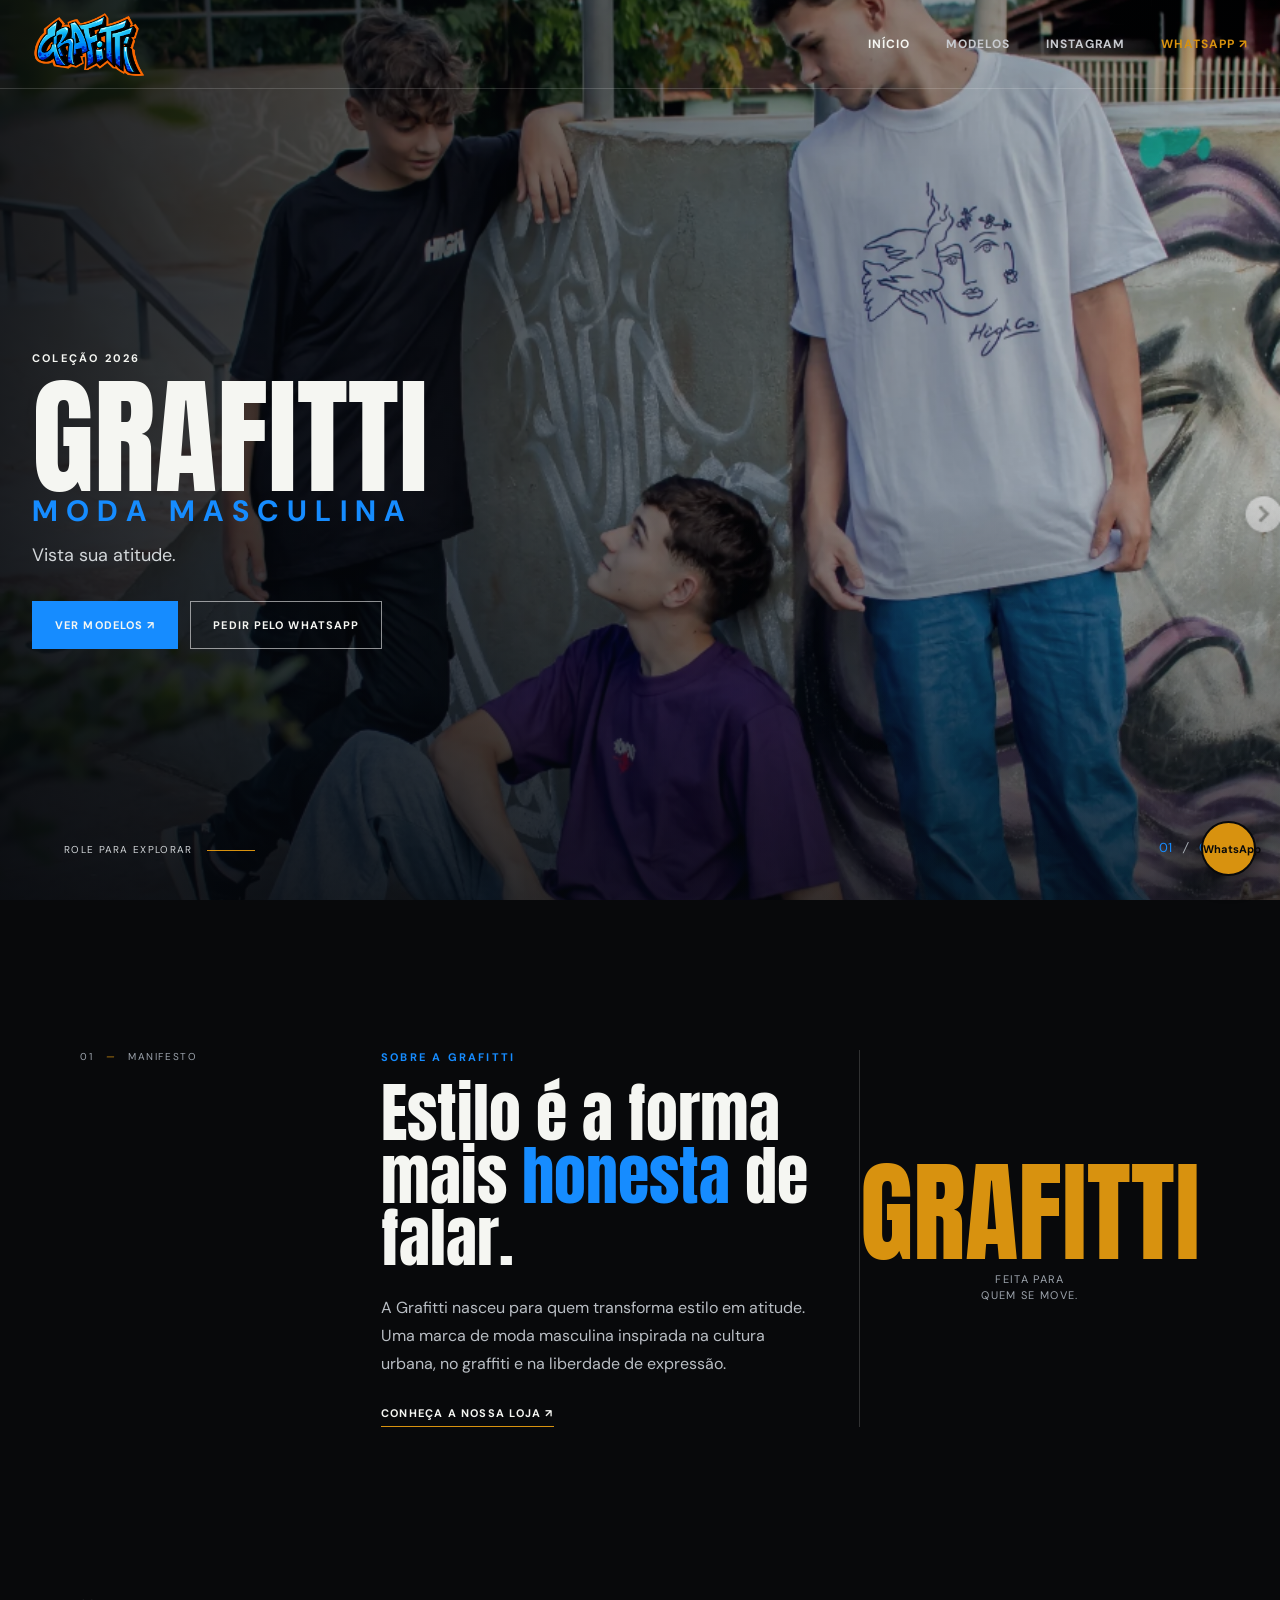
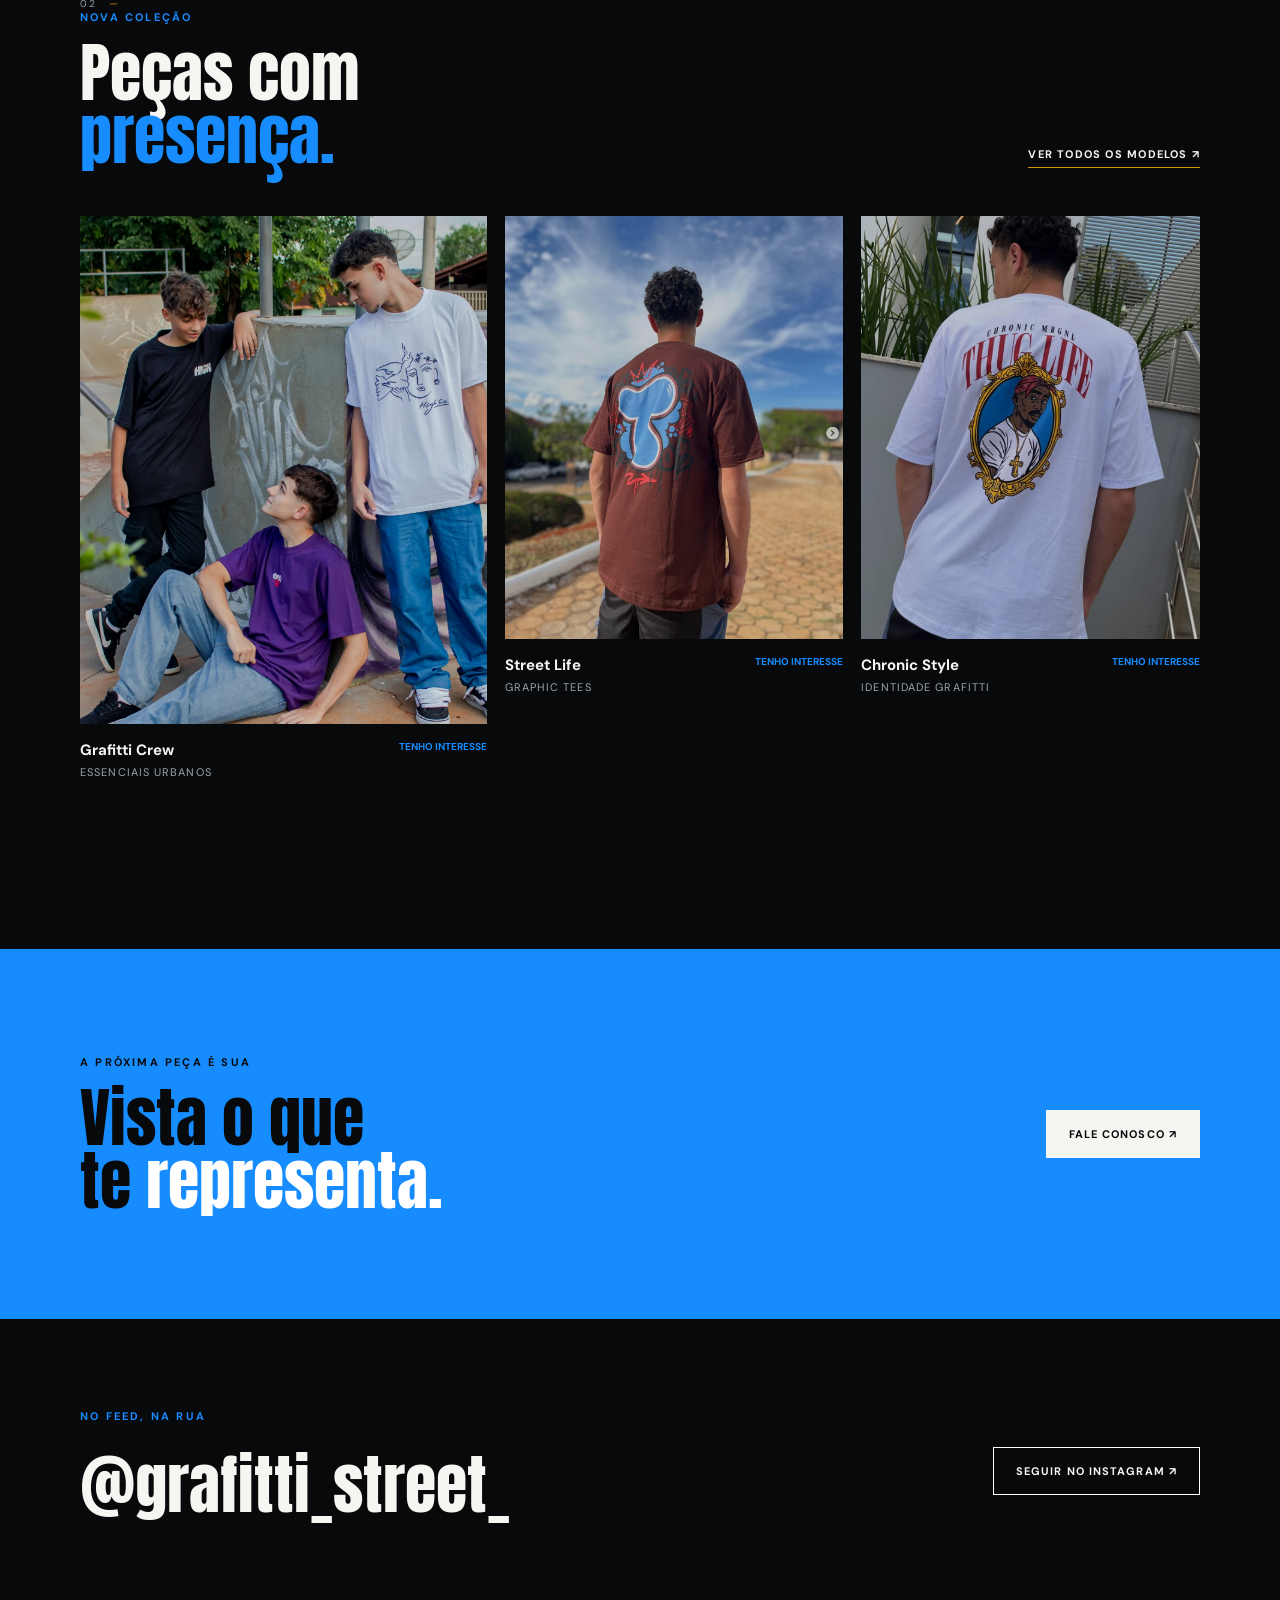
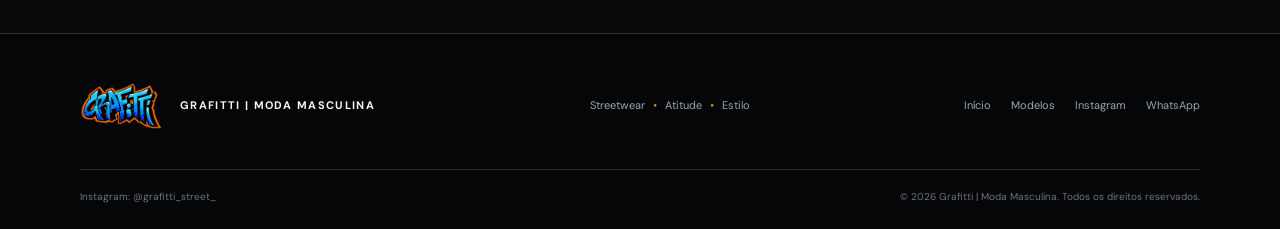
==== index.html @ 1974566d "Add files via upload" ====
<!doctype html>
<html lang="pt-BR">
<head>
<meta charset="UTF-8"><meta name="viewport" content="width=device-width, initial-scale=1.0">
<meta name="description" content="Grafitti | Moda Masculina — Streetwear, atitude e estilo urbano. Conheça nossos modelos e faça seu pedido pelo WhatsApp.">
<title>Grafitti | Moda Masculina Streetwear</title>
<link rel="preconnect" href="https://fonts.googleapis.com"><link rel="preconnect" href="https://fonts.gstatic.com" crossorigin>
<link href="https://fonts.googleapis.com/css2?family=Anton&family=DM+Sans:wght@400;500;700&display=swap" rel="stylesheet"><link rel="stylesheet" href="style.css"><script src="script.js" defer></script>
</head>
<body>
<header class="site-header"><div class="header-inner"><a class="brand" href="https://www.instagram.com/grafitti_street_/" target="_blank" rel="noopener noreferrer"><img src="imagens/logo.png" alt="Logo Grafitti"></a><button class="menu-toggle" aria-label="Abrir menu" aria-expanded="false"><span></span><span></span><span></span></button><nav class="main-nav"><a class="active" href="#inicio">Início</a><a href="imagens.html">Modelos</a><a href="https://www.instagram.com/grafitti_street_/" target="_blank" rel="noopener noreferrer">Instagram</a><a class="nav-contact" href="https://l.instagram.com/?u=https%3A%2F%2Fwa.me%2F5537984070892%3Futm_source%3Dig%26utm_medium%3Dsocial%26utm_content%3Dlink_in_bio%26fbclid%3DPAcGRvZgJleHRuA2FlbQMxMDAAc3J0YwZhcHBfaWQPOTM2NjE5NzQzMzkyNDU5AAGnPI5pmfkQoVbITy-jzKm-DYpdaPobqDO69Zz6Eb4azTT4sRRAgUbG2ehaXS8_aem_muMkyguDSCWO-EDLb7sMqg&e=AUDejvH8P_2uJA5u-Y4zwfvCBnTUT0KNN9h5rFLYMT-6xSDly_tL1RzGhty7wtVjnqMV8Xy8sFAo2l8yo4IdpAkKoadNk_gESEHPIBqK_2JAkbVTWJn0wvnhBN12UOAOozCPi0k" target="_blank" rel="noopener noreferrer">WhatsApp ↗</a></nav></div></header>
<main>
<section class="hero" id="inicio"><div class="hero-image"></div><div class="hero-shade"></div><div class="hero-content reveal"><p class="eyebrow">Coleção 2026</p><h1>GRAFITTI<span>MODA MASCULINA</span></h1><p class="hero-line">Vista sua atitude.</p><div class="hero-actions"><a class="button button-primary" href="imagens.html">Ver modelos ↗</a><a class="button button-outline" href="https://l.instagram.com/?u=https%3A%2F%2Fwa.me%2F5537984070892%3Futm_source%3Dig%26utm_medium%3Dsocial%26utm_content%3Dlink_in_bio%26fbclid%3DPAcGRvZgJleHRuA2FlbQIxMQBzcnRjBmFwcF9pZA85MzY2MTk3NDMzOTI0NTkAAadyPYn7TPlU_14_O21JabhqGi7up1A7Sws2n9Q4tLnrgs-JY0zFepIwtgtmoQ_aem_FNyY7HBJTTDUVuFK0MGwlA&e=AUCfS6Hf1Rfh-SeMxcXQpmCE9yX3fNSAHeZP8HDXfFT9iF58m4lfOAPpuqbpAOp152-udxIXhx4MESYXxYSin341tnzVULPTRtYiesjwMh0GqaPYz2YXhZPVrbY_NL6ehPUt9hA" target="_blank" rel="noopener noreferrer">Pedir pelo WhatsApp</a></div></div><div class="hero-index">01 <i>/</i> 05</div><div class="scroll-cue">Role para explorar <b></b></div></section>
<section class="about section-wrap reveal"><div class="section-marker">01 <i>—</i> manifesto</div><div><p class="eyebrow blue-text">Sobre a Grafitti</p><h2>Estilo é a forma<br>mais <em>honesta</em> de falar.</h2><p class="about-text">A Grafitti nasceu para quem transforma estilo em atitude. Uma marca de moda masculina inspirada na cultura urbana, no graffiti e na liberdade de expressão.</p><a class="text-link" href="https://www.instagram.com/grafitti_street_/" target="_blank" rel="noopener noreferrer">Conheça a nossa loja ↗</a></div><div class="about-stat"><strong>GRAFITTI</strong><span>Feita para<br>quem se move.</span></div></section>
<section class="collection section-wrap"><div class="section-heading reveal"><div><div class="section-marker">02 <i>—</i></div><p class="eyebrow blue-text">Nova coleção</p><h2>Peças com<br><em>presença.</em></h2></div><a class="text-link desktop-link" href="imagens.html">Ver todos os modelos ↗</a></div><div class="model-grid">
<article class="model-card model-card-feature reveal"><a href="imagens.html"><div class="card-image"><img src="imagens/modelo-03.png" alt="Modelos Grafitti no skatepark"><span>Ver modelo ↗</span></div></a><div class="card-info"><div><h3>Grafitti Crew</h3><p>Essenciais urbanos</p></div><a class="interest-link" href="https://www.instagram.com/grafitti_street_/" target="_blank" rel="noopener noreferrer">Tenho interesse</a></div></article>
<article class="model-card reveal"><a href="imagens.html"><div class="card-image"><img src="imagens/modelo-04.png" alt="Modelo Grafitti com camiseta marrom"><span>Ver modelo ↗</span></div></a><div class="card-info"><div><h3>Street Life</h3><p>Graphic tees</p></div><a class="interest-link" href="https://www.instagram.com/grafitti_street_/" target="_blank" rel="noopener noreferrer">Tenho interesse</a></div></article>
<article class="model-card reveal"><a href="imagens.html"><div class="card-image"><img src="imagens/modelo-05.png" alt="Modelo Grafitti com camiseta Chronic"><span>Ver modelo ↗</span></div></a><div class="card-info"><div><h3>Chronic Style</h3><p>Identidade Grafitti</p></div><a class="interest-link" href="https://www.instagram.com/grafitti_street_/" target="_blank" rel="noopener noreferrer">Tenho interesse</a></div></article></div><a class="text-link mobile-link" href="imagens.html">Ver todos os modelos ↗</a></section>
<section class="contact-band reveal"><div><p class="eyebrow">A próxima peça é sua</p><h2>Vista o que<br>te <em>representa.</em></h2></div><a class="button button-light" href="https://l.instagram.com/?u=https%3A%2F%2Fwa.me%2F5537984070892%3Futm_source%3Dig%26utm_medium%3Dsocial%26utm_content%3Dlink_in_bio%26fbclid%3DPAcGRvZgJleHRuA2FlbQIxMQBzcnRjBmFwcF9pZA85MzY2MTk3NDMzOTI0NTkAAadyPYn7TPlU_14_O21JabhqGi7up1A7Sws2n9Q4tLnrgs-JY0zFepIwtgtmoQ_aem_FNyY7HBJTTDUVuFK0MGwlA&e=AUCfS6Hf1Rfh-SeMxcXQpmCE9yX3fNSAHeZP8HDXfFT9iF58m4lfOAPpuqbpAOp152-udxIXhx4MESYXxYSin341tnzVULPTRtYiesjwMh0GqaPYz2YXhZPVrbY_NL6ehPUt9hA" target="_blank" rel="noopener noreferrer">Fale conosco ↗</a></section>
<section class="social section-wrap reveal"><div><p class="eyebrow blue-text">No feed, na rua</p><h2>@grafitti_street_</h2></div><a class="button button-dark" href="https://www.instagram.com/grafitti_street_/" target="_blank" rel="noopener noreferrer">Seguir no Instagram ↗</a></section></main>
<a class="whatsapp-float" href="https://l.instagram.com/?u=https%3A%2F%2Fwa.me%2F5537984070892%3Futm_source%3Dig%26utm_medium%3Dsocial%26utm_content%3Dlink_in_bio%26fbclid%3DPAcGRvZgJleHRuA2FlbQIxMQBzcnRjBmFwcF9pZA85MzY2MTk3NDMzOTI0NTkAAadyPYn7TPlU_14_O21JabhqGi7up1A7Sws2n9Q4tLnrgs-JY0zFepIwtgtmoQ_aem_FNyY7HBJTTDUVuFK0MGwlA&e=AUCfS6Hf1Rfh-SeMxcXQpmCE9yX3fNSAHeZP8HDXfFT9iF58m4lfOAPpuqbpAOp152-udxIXhx4MESYXxYSin341tnzVULPTRtYiesjwMh0GqaPYz2YXhZPVrbY_NL6ehPUt9hA" target="_blank" rel="noopener noreferrer" aria-label="Falar pelo WhatsApp">WhatsApp</a>
<footer class="site-footer"><div class="footer-main"><a class="footer-brand" href="#inicio"><img src="imagens/logo.png" alt="Grafitti"><span>GRAFITTI | MODA MASCULINA</span></a><p>Streetwear <i>•</i> Atitude <i>•</i> Estilo</p><nav><a href="#inicio">Início</a><a href="imagens.html">Modelos</a><a href="https://www.instagram.com/grafitti_street_/" target="_blank" rel="noopener noreferrer">Instagram</a><a href="https://www.instagram.com/grafitti_street_/" target="_blank" rel="noopener noreferrer">WhatsApp</a></nav></div><div class="footer-bottom"><span>Instagram: @grafitti_street_</span><span>© 2026 Grafitti | Moda Masculina. Todos os direitos reservados.</span></div></footer>
</body></html>
---- style.css ----
:root{--black:#08090b;--ink:#111419;--blue:#168cff;--orange:#d8920f;--white:#f5f6f2;--muted:#9da4ad;--line:#ffffff29}*{box-sizing:border-box;margin:0;padding:0}html{scroll-behavior:smooth}body{background:var(--black);color:var(--white);font-family:'DM Sans',sans-serif;overflow-x:hidden}a{color:inherit;text-decoration:none}button{font:inherit;color:inherit}img{display:block;max-width:100%}.site-header{position:absolute;z-index:10;top:0;width:100%;border-bottom:1px solid var(--line)}.header-inner{display:flex;align-items:center;justify-content:space-between;width:min(1240px,calc(100% - 64px));height:88px;margin:auto}.brand img{width:116px}.main-nav{display:flex;gap:36px;align-items:center;font-size:12px;font-weight:700;letter-spacing:.08em;text-transform:uppercase}.main-nav a{color:#c8cbd0;transition:.25s}.main-nav a:hover,.main-nav a.active{color:var(--white)}.main-nav .nav-contact{color:var(--orange)}.menu-toggle{display:none;border:0;background:none;cursor:pointer;width:42px;padding:8px}.menu-toggle span{display:block;height:2px;margin:5px 0;background:#fff;transition:.25s}.menu-toggle.is-open span:nth-child(1){transform:translateY(7px) rotate(45deg)}.menu-toggle.is-open span:nth-child(2){opacity:0}.menu-toggle.is-open span:nth-child(3){transform:translateY(-7px) rotate(-45deg)}.hero{position:relative;display:flex;align-items:center;min-height:100svh;overflow:hidden;background:var(--ink)}.hero-image{position:absolute;inset:0;background:url('imagens/modelo-03.png') center 38%/cover no-repeat;filter:saturate(.82)}.hero-shade{position:absolute;inset:0;background:linear-gradient(90deg,#04070cdc 0%,#04070c80 42%,#04070c1f),linear-gradient(0deg,#04070ca1,transparent 45%)}.hero-content{position:relative;z-index:1;width:min(1240px,calc(100% - 64px));margin:100px auto 0}.eyebrow{color:var(--white);font-size:11px;font-weight:700;letter-spacing:.2em;text-transform:uppercase}.blue-text{color:var(--blue)}.hero h1{margin:18px 0 12px;font-family:Anton,sans-serif;font-size:clamp(60px,10vw,148px);font-weight:400;line-height:.85}.hero h1 span{display:block;color:var(--blue);font-family:'DM Sans',sans-serif;font-size:clamp(18px,2.3vw,34px);font-weight:700;letter-spacing:.28em;line-height:1.3}.hero-line{font-size:18px;color:#d2d6d9}.hero-actions{display:flex;flex-wrap:wrap;gap:12px;margin-top:34px}.button{display:inline-flex;align-items:center;justify-content:center;min-height:48px;padding:0 22px;border:1px solid transparent;font-size:11px;font-weight:700;letter-spacing:.1em;text-transform:uppercase;transition:.25s}.button:hover{transform:translateY(-3px)}.button-primary{background:var(--blue)}.button-primary:hover{background:#55aaff}.button-outline{border-color:#ffffff8c}.button-outline:hover{background:#ffffff1f}.hero-index{position:absolute;right:5%;bottom:44px;color:var(--blue);font-size:13px}.hero-index i{color:#aab0b8;margin:0 8px}.scroll-cue{position:absolute;left:5%;bottom:44px;color:#d2d6d9;font-size:10px;letter-spacing:.13em;text-transform:uppercase}.scroll-cue b{display:inline-block;width:48px;height:1px;margin-left:10px;vertical-align:middle;background:var(--orange)}.section-wrap{width:min(1120px,calc(100% - 64px));margin:0 auto}.section-marker{color:var(--muted);font-size:10px;letter-spacing:.16em;text-transform:uppercase}.section-marker i{color:var(--orange);margin:0 8px}.about{display:grid;grid-template-columns:1fr 1.7fr .7fr;gap:48px;padding-top:150px;padding-bottom:170px}.about h2,.section-heading h2,.contact-band h2{margin:18px 0 24px;font-family:Anton,sans-serif;font-size:clamp(42px,5vw,72px);font-weight:400;line-height:.98}.about h2 em,.section-heading h2 em,.contact-band h2 em{color:var(--blue);font-style:normal}.about-text{max-width:470px;color:#b9bec4;font-size:16px;line-height:1.75}.text-link{display:inline-flex;gap:9px;margin-top:28px;border-bottom:1px solid var(--orange);padding-bottom:6px;font-size:11px;font-weight:700;letter-spacing:.11em;text-transform:uppercase}.text-link:hover{color:var(--orange)}.about-stat{display:flex;align-items:center;justify-content:center;flex-direction:column;border-left:1px solid var(--line);color:var(--muted);text-align:center}.about-stat strong{color:var(--orange);font-family:Anton,sans-serif;font-size:110px;font-weight:400;line-height:.7}.about-stat span{margin-top:20px;font-size:11px;line-height:1.5;text-transform:uppercase;letter-spacing:.12em}.collection{padding-bottom:170px}.section-heading{display:flex;align-items:end;justify-content:space-between;margin-bottom:48px}.section-heading h2{margin-bottom:0}.model-grid{display:grid;grid-template-columns:1.2fr 1fr 1fr;gap:18px}.card-image{position:relative;overflow:hidden;aspect-ratio:4/5;background:#222}.card-image img{width:100%;height:100%;object-fit:cover;transition:.7s}.card-image:after{position:absolute;inset:0;background:#0001;content:'';transition:.3s}.card-image span{position:absolute;z-index:1;left:22px;bottom:20px;opacity:0;font-size:10px;font-weight:700;letter-spacing:.12em;text-transform:uppercase;transition:.3s}.model-card:hover img{transform:scale(1.05)}.model-card:hover .card-image:after{background:#0006}.model-card:hover .card-image span{opacity:1}.card-info{display:flex;justify-content:space-between;gap:8px;padding-top:16px}.card-info h3{font-size:15px}.card-info p{margin-top:5px;color:var(--muted);font-size:11px;text-transform:uppercase;letter-spacing:.1em}.interest-link{color:var(--blue);font-size:10px;font-weight:700;text-align:right;text-transform:uppercase}.interest-link:hover{color:var(--orange)}.mobile-link{display:none}.contact-band{display:flex;align-items:center;justify-content:space-between;min-height:370px;padding:70px max(32px,calc((100% - 1120px)/2));background:var(--blue);color:var(--black)}.contact-band .eyebrow{color:var(--black)}.contact-band h2{margin:18px 0 0}.contact-band h2 em{color:#fff}.button-light{background:var(--white);color:var(--black)}.button-light:hover{background:var(--black);color:#fff}.social{display:flex;align-items:center;justify-content:space-between;padding-top:90px;padding-bottom:100px}.social h2{margin-top:14px;font-family:Anton,sans-serif;font-size:clamp(34px,5vw,65px);font-weight:400}.button-dark{border-color:#fff}.button-dark:hover{background:#fff;color:var(--black)}.whatsapp-float{position:fixed;z-index:20;right:24px;bottom:24px;display:grid;place-items:center;width:55px;height:55px;border:2px solid var(--black);border-radius:50%;background:var(--orange);color:var(--black);font-size:11px;font-weight:700;box-shadow:0 5px 20px #0008;transition:.25s}.whatsapp-float:hover{transform:scale(1.08)}.site-footer{padding:48px max(32px,calc((100% - 1120px)/2)) 26px;background:#050608;border-top:1px solid var(--line)}.footer-main{display:flex;align-items:center;justify-content:space-between;gap:30px;padding-bottom:40px}.footer-brand{display:flex;align-items:center;gap:16px}.footer-brand img{width:84px}.footer-brand span{font-size:11px;font-weight:700;letter-spacing:.12em}.footer-main p,.footer-main nav,.footer-bottom{color:var(--muted);font-size:11px}.footer-main p i{color:var(--orange);padding:0 5px}.footer-main nav{display:flex;gap:20px}.footer-main nav a:hover{color:#fff}.footer-bottom{display:flex;justify-content:space-between;gap:20px;padding-top:20px;border-top:1px solid var(--line);color:#6f757d;font-size:10px}.reveal{opacity:0;transform:translateY(24px);transition:.7s}.reveal.is-visible{opacity:1;transform:none}.catalog-page{background:#eef0ed;color:var(--black)}.catalog-page .site-header{position:relative;background:var(--black)}.catalog-heading{padding-top:104px;padding-bottom:80px}.catalog-heading h1{margin-top:20px;font-family:Anton,sans-serif;font-size:clamp(72px,13vw,170px);font-weight:400;line-height:.85}.catalog-heading>p:last-child{margin-top:25px;color:#4e565c;font-size:18px;line-height:1.5}.gallery{display:grid;grid-template-columns:repeat(3,1fr);gap:18px;padding-bottom:140px}.gallery-item{position:relative;min-width:0;padding:0;border:0;overflow:hidden;cursor:pointer;background:#dfe3e0;aspect-ratio:4/5;text-align:left}.gallery-large{grid-column:span 2;grid-row:span 2;aspect-ratio:auto}.gallery-item img{width:100%;height:100%;object-fit:cover;transition:.65s}.gallery-item:after{position:absolute;inset:0;background:#08090b00;content:'';transition:.3s}.gallery-item span{position:absolute;z-index:1;left:22px;bottom:20px;opacity:0;color:#fff;font-size:10px;font-weight:700;letter-spacing:.1em;text-transform:uppercase;transition:.3s}.gallery-item span b{color:var(--orange);font-size:15px;margin-left:5px}.gallery-item:hover img{transform:scale(1.045)}.gallery-item:hover:after{background:#08090b59}.gallery-item:hover span{opacity:1}.gallery-logo{display:grid;place-items:center;background:var(--black)}.gallery-logo img{width:82%;height:auto;object-fit:contain}.lightbox{position:fixed;z-index:30;inset:0;display:grid;place-items:center;padding:45px;background:#030406f0;opacity:0;pointer-events:none;transition:.3s}.lightbox.is-open{opacity:1;pointer-events:auto}.lightbox-content{max-width:min(88vw,850px);max-height:88vh;text-align:center}.lightbox-content img{max-width:100%;max-height:78vh;object-fit:contain}.lightbox-content p{margin-top:15px;color:#fff;font-size:11px;font-weight:700;letter-spacing:.15em;text-transform:uppercase}.lightbox-close{position:absolute;top:22px;right:28px;border:0;background:none;color:#fff;cursor:pointer;font-size:36px}.lightbox-open{overflow:hidden}@media(max-width:800px){.header-inner,.hero-content,.section-wrap{width:min(calc(100% - 40px),600px)}.header-inner{height:72px}.brand img{width:94px}.menu-toggle{display:block}.main-nav{position:absolute;top:72px;right:20px;left:20px;display:flex;flex-direction:column;gap:0;padding:10px 20px;background:var(--black);border:1px solid var(--line);opacity:0;pointer-events:none;transform:translateY(-8px);transition:.25s}.main-nav.is-open{opacity:1;pointer-events:auto;transform:none}.main-nav a{padding:15px 0;border-bottom:1px solid var(--line)}.main-nav a:last-child{border:0}.hero{min-height:730px}.hero-image{background-position:60% center}.hero-content{margin-top:60px}.hero h1{font-size:clamp(64px,17vw,110px)}.hero h1 span{font-size:16px;letter-spacing:.2em}.scroll-cue{display:none}.hero-index{right:20px;bottom:30px}.about{display:block;padding-top:100px;padding-bottom:110px}.about .section-marker{margin-bottom:60px}.about-stat{justify-content:flex-start;flex-direction:row;gap:18px;margin-top:55px;padding-top:25px;border-top:1px solid var(--line);border-left:0;text-align:left}.about-stat strong{font-size:75px}.about-stat span{margin-top:0}.collection{padding-bottom:100px}.section-heading{display:block;margin-bottom:30px}.desktop-link{display:none}.mobile-link{display:inline-flex}.model-grid{grid-template-columns:1fr 1fr;gap:24px 12px}.model-card-feature{grid-column:span 2}.card-info{display:block}.interest-link{display:inline-block;margin-top:12px;text-align:left}.contact-band{display:block;min-height:auto;padding:76px 20px}.contact-band .button{margin-top:35px}.social{display:block;padding-top:75px;padding-bottom:85px}.social .button{margin-top:32px}.footer-main{display:block}.footer-main p{margin:24px 0}.footer-main nav{flex-wrap:wrap}.footer-bottom{display:block;line-height:1.7}.footer-bottom span{display:block}.footer-bottom span+span{margin-top:8px}.catalog-heading{padding-top:80px;padding-bottom:60px}.catalog-heading h1{font-size:clamp(76px,22vw,130px)}.gallery{grid-template-columns:1fr;gap:12px;padding-bottom:100px}.gallery-large{grid-column:auto;grid-row:auto;aspect-ratio:4/5}.gallery-item span{opacity:1}.gallery-item:after{background:linear-gradient(transparent 60%,#00000073)}.lightbox{padding:20px}.lightbox-content img{max-height:76vh}}
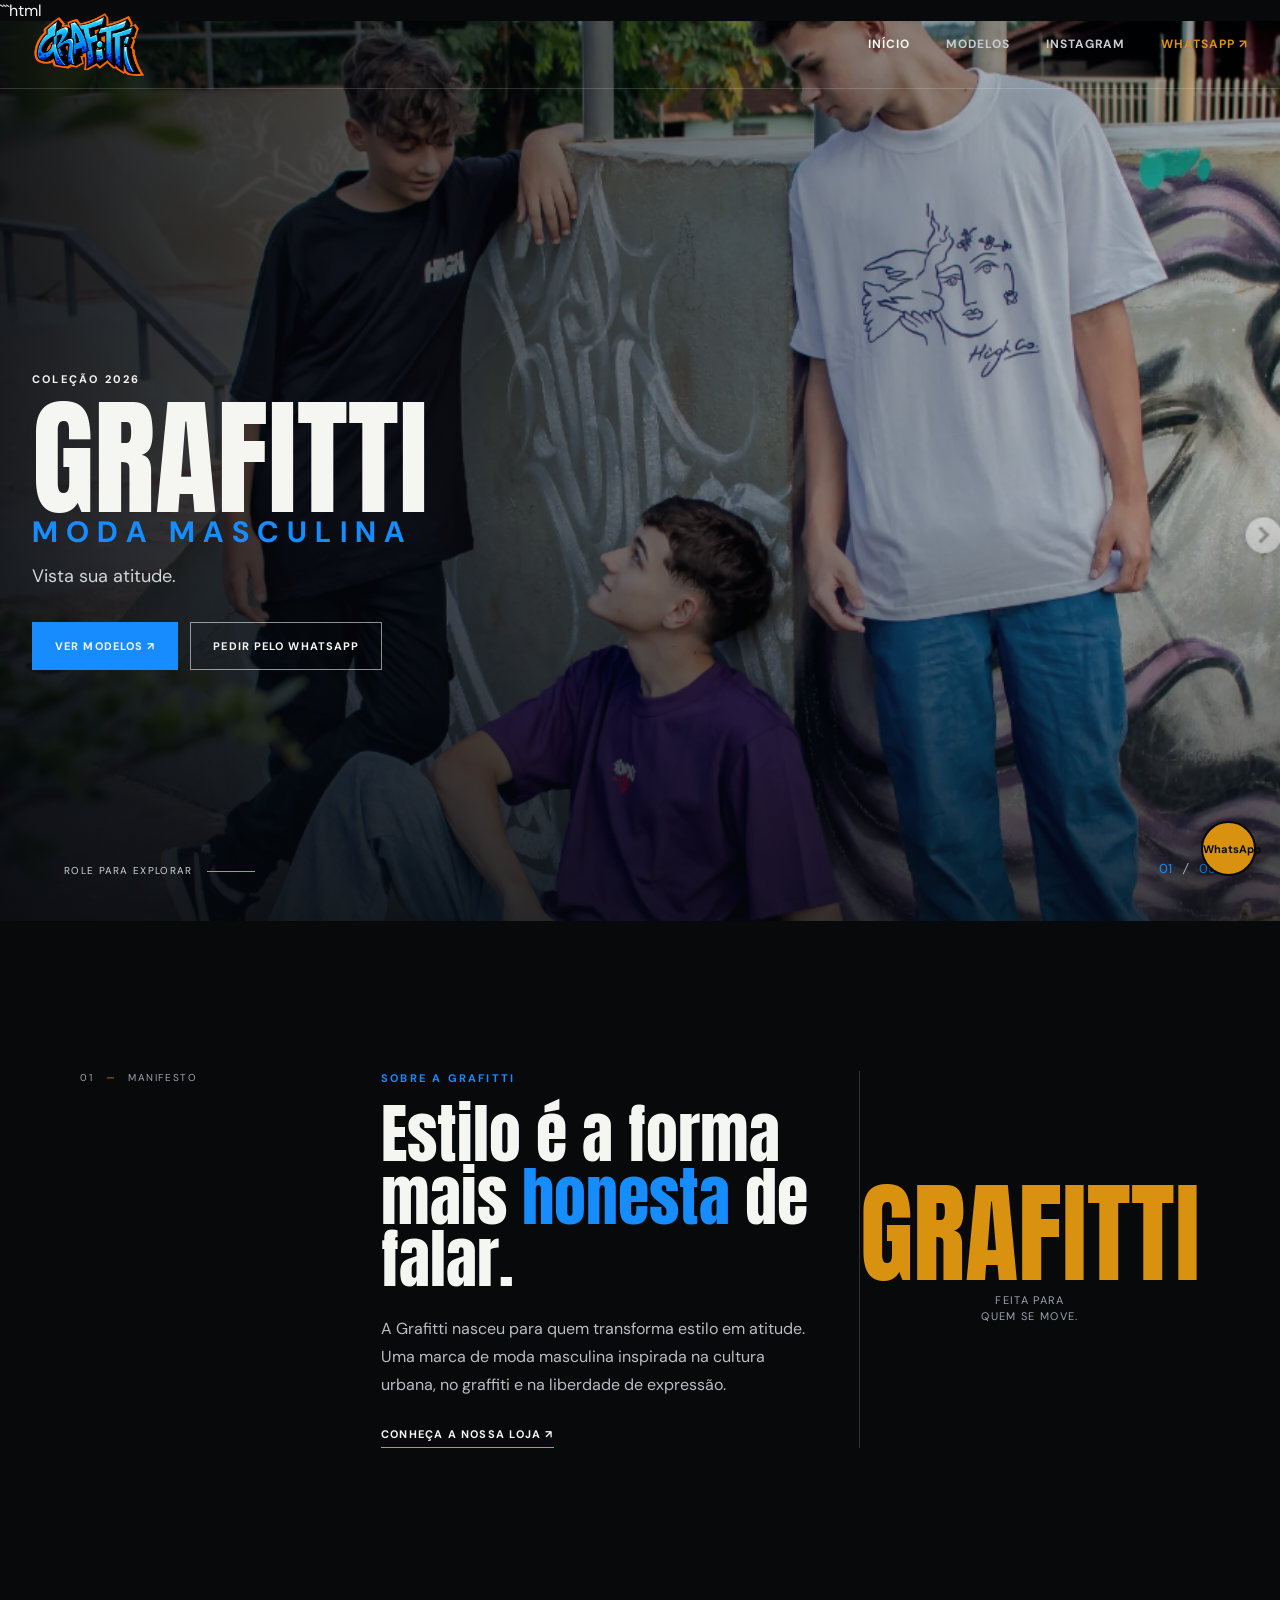
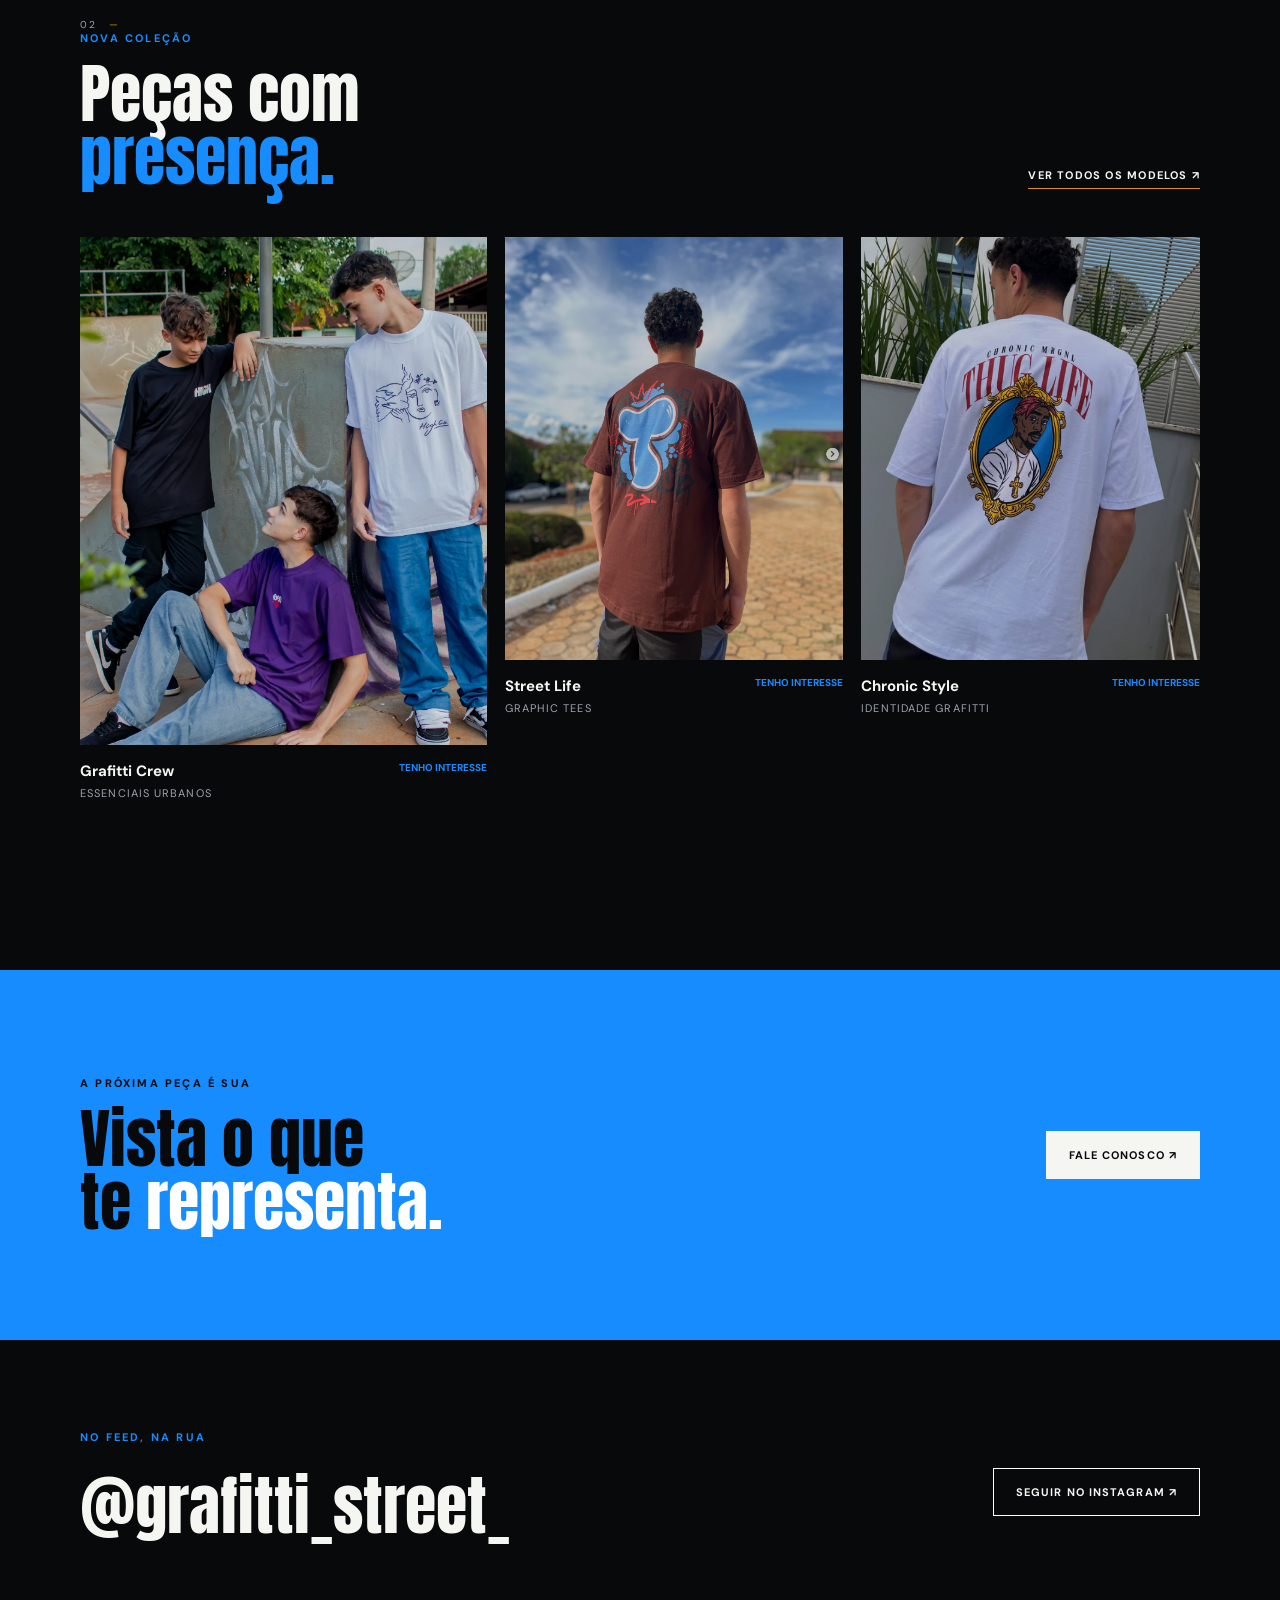
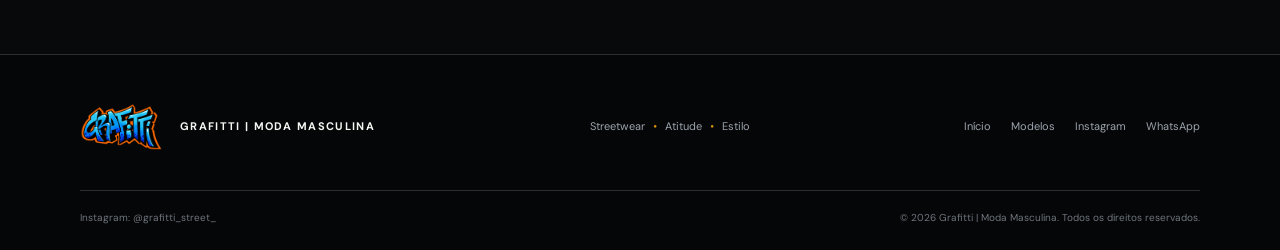
==== commit a80b315f: "Update index.html" ====
--- a/index.html
+++ b/index.html
@@ -1,3 +1,4 @@
+```html
 <!doctype html>
 <html lang="pt-BR">
 <head>
@@ -8,16 +9,28 @@
 <link href="https://fonts.googleapis.com/css2?family=Anton&family=DM+Sans:wght@400;500;700&display=swap" rel="stylesheet"><link rel="stylesheet" href="style.css"><script src="script.js" defer></script>
 </head>
 <body>
-<header class="site-header"><div class="header-inner"><a class="brand" href="https://www.instagram.com/grafitti_street_/" target="_blank" rel="noopener noreferrer"><img src="imagens/logo.png" alt="Logo Grafitti"></a><button class="menu-toggle" aria-label="Abrir menu" aria-expanded="false"><span></span><span></span><span></span></button><nav class="main-nav"><a class="active" href="#inicio">Início</a><a href="imagens.html">Modelos</a><a href="https://www.instagram.com/grafitti_street_/" target="_blank" rel="noopener noreferrer">Instagram</a><a class="nav-contact" href="https://l.instagram.com/?u=https%3A%2F%2Fwa.me%2F5537984070892%3Futm_source%3Dig%26utm_medium%3Dsocial%26utm_content%3Dlink_in_bio%26fbclid%3DPAcGRvZgJleHRuA2FlbQMxMDAAc3J0YwZhcHBfaWQPOTM2NjE5NzQzMzkyNDU5AAGnPI5pmfkQoVbITy-jzKm-DYpdaPobqDO69Zz6Eb4azTT4sRRAgUbG2ehaXS8_aem_muMkyguDSCWO-EDLb7sMqg&e=AUDejvH8P_2uJA5u-Y4zwfvCBnTUT0KNN9h5rFLYMT-6xSDly_tL1RzGhty7wtVjnqMV8Xy8sFAo2l8yo4IdpAkKoadNk_gESEHPIBqK_2JAkbVTWJn0wvnhBN12UOAOozCPi0k" target="_blank" rel="noopener noreferrer">WhatsApp ↗</a></nav></div></header>
+<header class="site-header"><div class="header-inner"><a class="brand" href="https://www.instagram.com/grafitti_street_/" target="_blank" rel="noopener noreferrer"><img src="imagens/logo.png" alt="Logo Grafitti"></a><button class="menu-toggle" aria-label="Abrir menu" aria-expanded="false"><span></span><span></span><span></span></button><nav class="main-nav"><a class="active" href="#inicio">Início</a><a href="imagens.html">Modelos</a><a href="https://www.instagram.com/grafitti_street_/" target="_blank" rel="noopener noreferrer">Instagram</a><a class="nav-contact" href="https://wa.me/5537984070892" target="_blank" rel="noopener noreferrer">WhatsApp ↗</a></nav></div></header>
+
 <main>
-<section class="hero" id="inicio"><div class="hero-image"></div><div class="hero-shade"></div><div class="hero-content reveal"><p class="eyebrow">Coleção 2026</p><h1>GRAFITTI<span>MODA MASCULINA</span></h1><p class="hero-line">Vista sua atitude.</p><div class="hero-actions"><a class="button button-primary" href="imagens.html">Ver modelos ↗</a><a class="button button-outline" href="https://l.instagram.com/?u=https%3A%2F%2Fwa.me%2F5537984070892%3Futm_source%3Dig%26utm_medium%3Dsocial%26utm_content%3Dlink_in_bio%26fbclid%3DPAcGRvZgJleHRuA2FlbQIxMQBzcnRjBmFwcF9pZA85MzY2MTk3NDMzOTI0NTkAAadyPYn7TPlU_14_O21JabhqGi7up1A7Sws2n9Q4tLnrgs-JY0zFepIwtgtmoQ_aem_FNyY7HBJTTDUVuFK0MGwlA&e=AUCfS6Hf1Rfh-SeMxcXQpmCE9yX3fNSAHeZP8HDXfFT9iF58m4lfOAPpuqbpAOp152-udxIXhx4MESYXxYSin341tnzVULPTRtYiesjwMh0GqaPYz2YXhZPVrbY_NL6ehPUt9hA" target="_blank" rel="noopener noreferrer">Pedir pelo WhatsApp</a></div></div><div class="hero-index">01 <i>/</i> 05</div><div class="scroll-cue">Role para explorar <b></b></div></section>
+<section class="hero" id="inicio"><div class="hero-image"></div><div class="hero-shade"></div><div class="hero-content reveal"><p class="eyebrow">Coleção 2026</p><h1>GRAFITTI<span>MODA MASCULINA</span></h1><p class="hero-line">Vista sua atitude.</p><div class="hero-actions"><a class="button button-primary" href="imagens.html">Ver modelos ↗</a><a class="button button-outline" href="https://wa.me/5537984070892" target="_blank" rel="noopener noreferrer">Pedir pelo WhatsApp</a></div></div><div class="hero-index">01 <i>/</i> 05</div><div class="scroll-cue">Role para explorar <b></b></div></section>
+
 <section class="about section-wrap reveal"><div class="section-marker">01 <i>—</i> manifesto</div><div><p class="eyebrow blue-text">Sobre a Grafitti</p><h2>Estilo é a forma<br>mais <em>honesta</em> de falar.</h2><p class="about-text">A Grafitti nasceu para quem transforma estilo em atitude. Uma marca de moda masculina inspirada na cultura urbana, no graffiti e na liberdade de expressão.</p><a class="text-link" href="https://www.instagram.com/grafitti_street_/" target="_blank" rel="noopener noreferrer">Conheça a nossa loja ↗</a></div><div class="about-stat"><strong>GRAFITTI</strong><span>Feita para<br>quem se move.</span></div></section>
-<section class="collection section-wrap"><div class="section-heading reveal"><div><div class="section-marker">02 <i>—</i></div><p class="eyebrow blue-text">Nova coleção</p><h2>Peças com<br><em>presença.</em></h2></div><a class="text-link desktop-link" href="imagens.html">Ver todos os modelos ↗</a></div><div class="model-grid">
+
+<section class="collection section-wrap reveal"><div class="section-heading reveal"><div><div class="section-marker">02 <i>—</i></div><p class="eyebrow blue-text">Nova coleção</p><h2>Peças com<br><em>presença.</em></h2></div><a class="text-link desktop-link" href="imagens.html">Ver todos os modelos ↗</a></div><div class="model-grid">
+
 <article class="model-card model-card-feature reveal"><a href="imagens.html"><div class="card-image"><img src="imagens/modelo-03.png" alt="Modelos Grafitti no skatepark"><span>Ver modelo ↗</span></div></a><div class="card-info"><div><h3>Grafitti Crew</h3><p>Essenciais urbanos</p></div><a class="interest-link" href="https://www.instagram.com/grafitti_street_/" target="_blank" rel="noopener noreferrer">Tenho interesse</a></div></article>
+
 <article class="model-card reveal"><a href="imagens.html"><div class="card-image"><img src="imagens/modelo-04.png" alt="Modelo Grafitti com camiseta marrom"><span>Ver modelo ↗</span></div></a><div class="card-info"><div><h3>Street Life</h3><p>Graphic tees</p></div><a class="interest-link" href="https://www.instagram.com/grafitti_street_/" target="_blank" rel="noopener noreferrer">Tenho interesse</a></div></article>
+
 <article class="model-card reveal"><a href="imagens.html"><div class="card-image"><img src="imagens/modelo-05.png" alt="Modelo Grafitti com camiseta Chronic"><span>Ver modelo ↗</span></div></a><div class="card-info"><div><h3>Chronic Style</h3><p>Identidade Grafitti</p></div><a class="interest-link" href="https://www.instagram.com/grafitti_street_/" target="_blank" rel="noopener noreferrer">Tenho interesse</a></div></article></div><a class="text-link mobile-link" href="imagens.html">Ver todos os modelos ↗</a></section>
-<section class="contact-band reveal"><div><p class="eyebrow">A próxima peça é sua</p><h2>Vista o que<br>te <em>representa.</em></h2></div><a class="button button-light" href="https://l.instagram.com/?u=https%3A%2F%2Fwa.me%2F5537984070892%3Futm_source%3Dig%26utm_medium%3Dsocial%26utm_content%3Dlink_in_bio%26fbclid%3DPAcGRvZgJleHRuA2FlbQIxMQBzcnRjBmFwcF9pZA85MzY2MTk3NDMzOTI0NTkAAadyPYn7TPlU_14_O21JabhqGi7up1A7Sws2n9Q4tLnrgs-JY0zFepIwtgtmoQ_aem_FNyY7HBJTTDUVuFK0MGwlA&e=AUCfS6Hf1Rfh-SeMxcXQpmCE9yX3fNSAHeZP8HDXfFT9iF58m4lfOAPpuqbpAOp152-udxIXhx4MESYXxYSin341tnzVULPTRtYiesjwMh0GqaPYz2YXhZPVrbY_NL6ehPUt9hA" target="_blank" rel="noopener noreferrer">Fale conosco ↗</a></section>
-<section class="social section-wrap reveal"><div><p class="eyebrow blue-text">No feed, na rua</p><h2>@grafitti_street_</h2></div><a class="button button-dark" href="https://www.instagram.com/grafitti_street_/" target="_blank" rel="noopener noreferrer">Seguir no Instagram ↗</a></section></main>
-<a class="whatsapp-float" href="https://l.instagram.com/?u=https%3A%2F%2Fwa.me%2F5537984070892%3Futm_source%3Dig%26utm_medium%3Dsocial%26utm_content%3Dlink_in_bio%26fbclid%3DPAcGRvZgJleHRuA2FlbQIxMQBzcnRjBmFwcF9pZA85MzY2MTk3NDMzOTI0NTkAAadyPYn7TPlU_14_O21JabhqGi7up1A7Sws2n9Q4tLnrgs-JY0zFepIwtgtmoQ_aem_FNyY7HBJTTDUVuFK0MGwlA&e=AUCfS6Hf1Rfh-SeMxcXQpmCE9yX3fNSAHeZP8HDXfFT9iF58m4lfOAPpuqbpAOp152-udxIXhx4MESYXxYSin341tnzVULPTRtYiesjwMh0GqaPYz2YXhZPVrbY_NL6ehPUt9hA" target="_blank" rel="noopener noreferrer" aria-label="Falar pelo WhatsApp">WhatsApp</a>
-<footer class="site-footer"><div class="footer-main"><a class="footer-brand" href="#inicio"><img src="imagens/logo.png" alt="Grafitti"><span>GRAFITTI | MODA MASCULINA</span></a><p>Streetwear <i>•</i> Atitude <i>•</i> Estilo</p><nav><a href="#inicio">Início</a><a href="imagens.html">Modelos</a><a href="https://www.instagram.com/grafitti_street_/" target="_blank" rel="noopener noreferrer">Instagram</a><a href="https://www.instagram.com/grafitti_street_/" target="_blank" rel="noopener noreferrer">WhatsApp</a></nav></div><div class="footer-bottom"><span>Instagram: @grafitti_street_</span><span>© 2026 Grafitti | Moda Masculina. Todos os direitos reservados.</span></div></footer>
-</body></html>+
+<section class="contact-band reveal"><div><p class="eyebrow">A próxima peça é sua</p><h2>Vista o que<br>te <em>representa.</em></h2></div><a class="button button-light" href="https://wa.me/5537984070892" target="_blank" rel="noopener noreferrer">Fale conosco ↗</a></section>
+
+<section class="social section-wrap reveal"><div><p class="eyebrow blue-text">No feed, na rua</p><h2>@grafitti_street_</h2></div><a class="button button-dark" href="https://www.instagram.com/grafitti_street_/" target="_blank" rel="noopener noreferrer">Seguir no Instagram ↗</a></section>
+</main>
+
+<a class="whatsapp-float" href="https://wa.me/5537984070892" target="_blank" rel="noopener noreferrer" aria-label="Falar pelo WhatsApp">WhatsApp</a>
+
+<footer class="site-footer"><div class="footer-main"><a class="footer-brand" href="#inicio"><img src="imagens/logo.png" alt="Grafitti"><span>GRAFITTI | MODA MASCULINA</span></a><p>Streetwear <i>•</i> Atitude <i>•</i> Estilo</p><nav><a href="#inicio">Início</a><a href="imagens.html">Modelos</a><a href="https://www.instagram.com/grafitti_street_/" target="_blank" rel="noopener noreferrer">Instagram</a><a href="https://wa.me/5537984070892" target="_blank" rel="noopener noreferrer">WhatsApp</a></nav></div><div class="footer-bottom"><span>Instagram: @grafitti_street_</span><span>© 2026 Grafitti | Moda Masculina. Todos os direitos reservados.</span></div></footer>
+</body>
+</html>
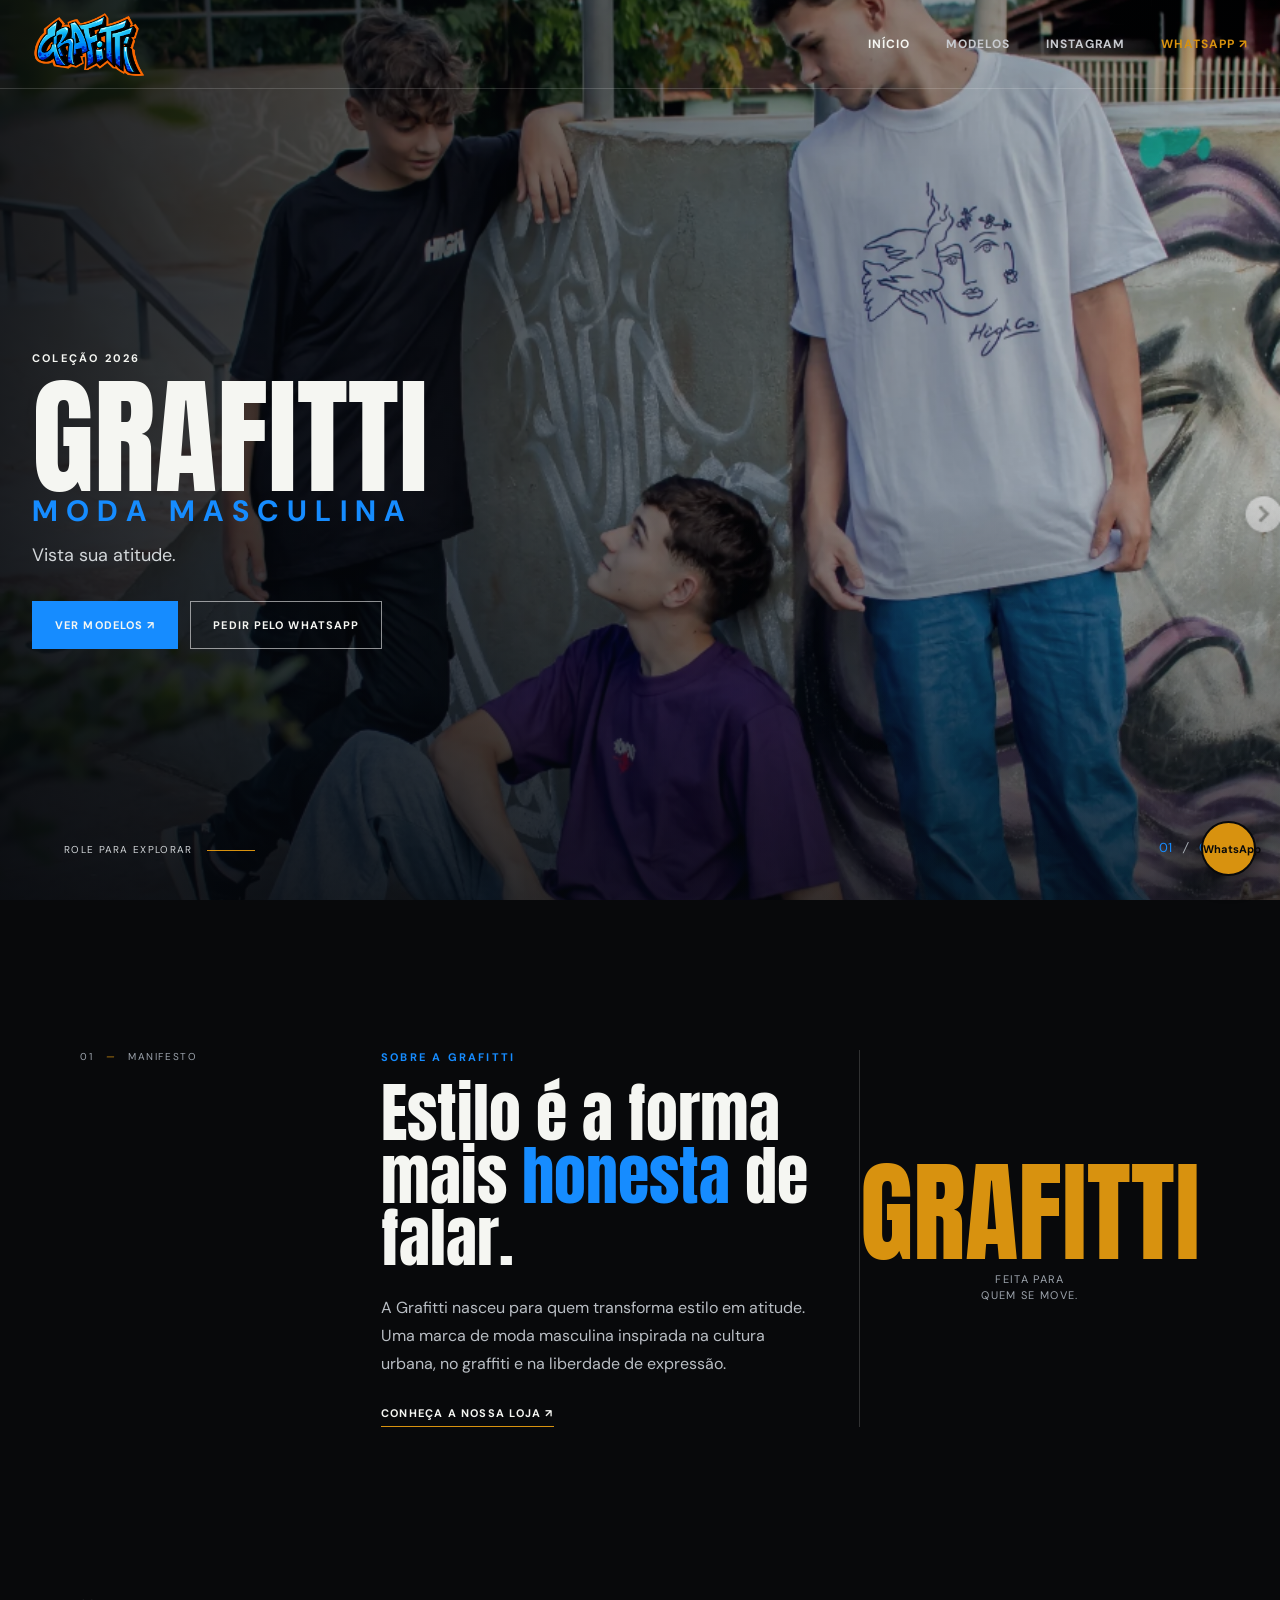
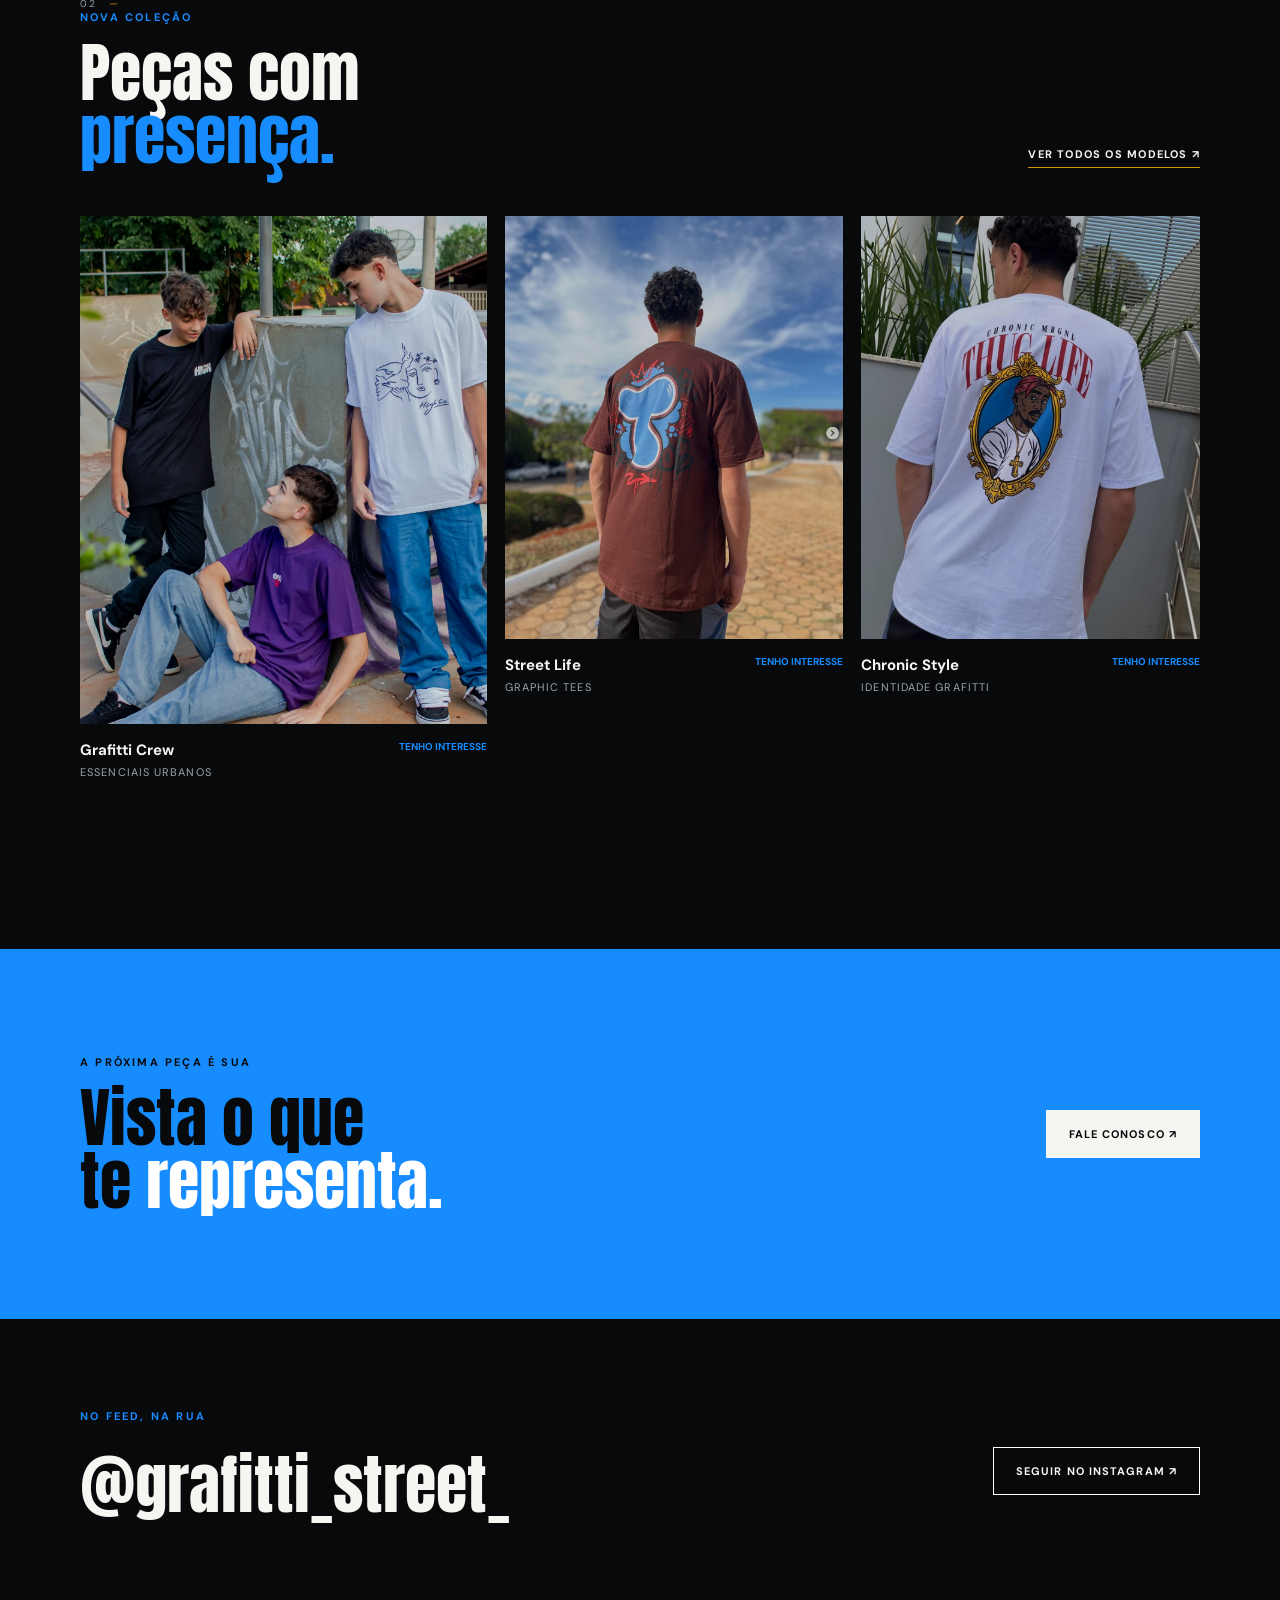
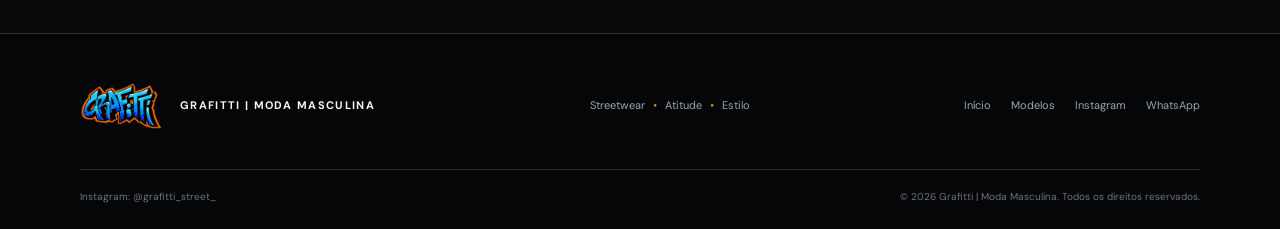
==== commit 15e26d5f: "Update index.html" ====
--- a/index.html
+++ b/index.html
@@ -1,4 +1,3 @@
-```html
 <!doctype html>
 <html lang="pt-BR">
 <head>
